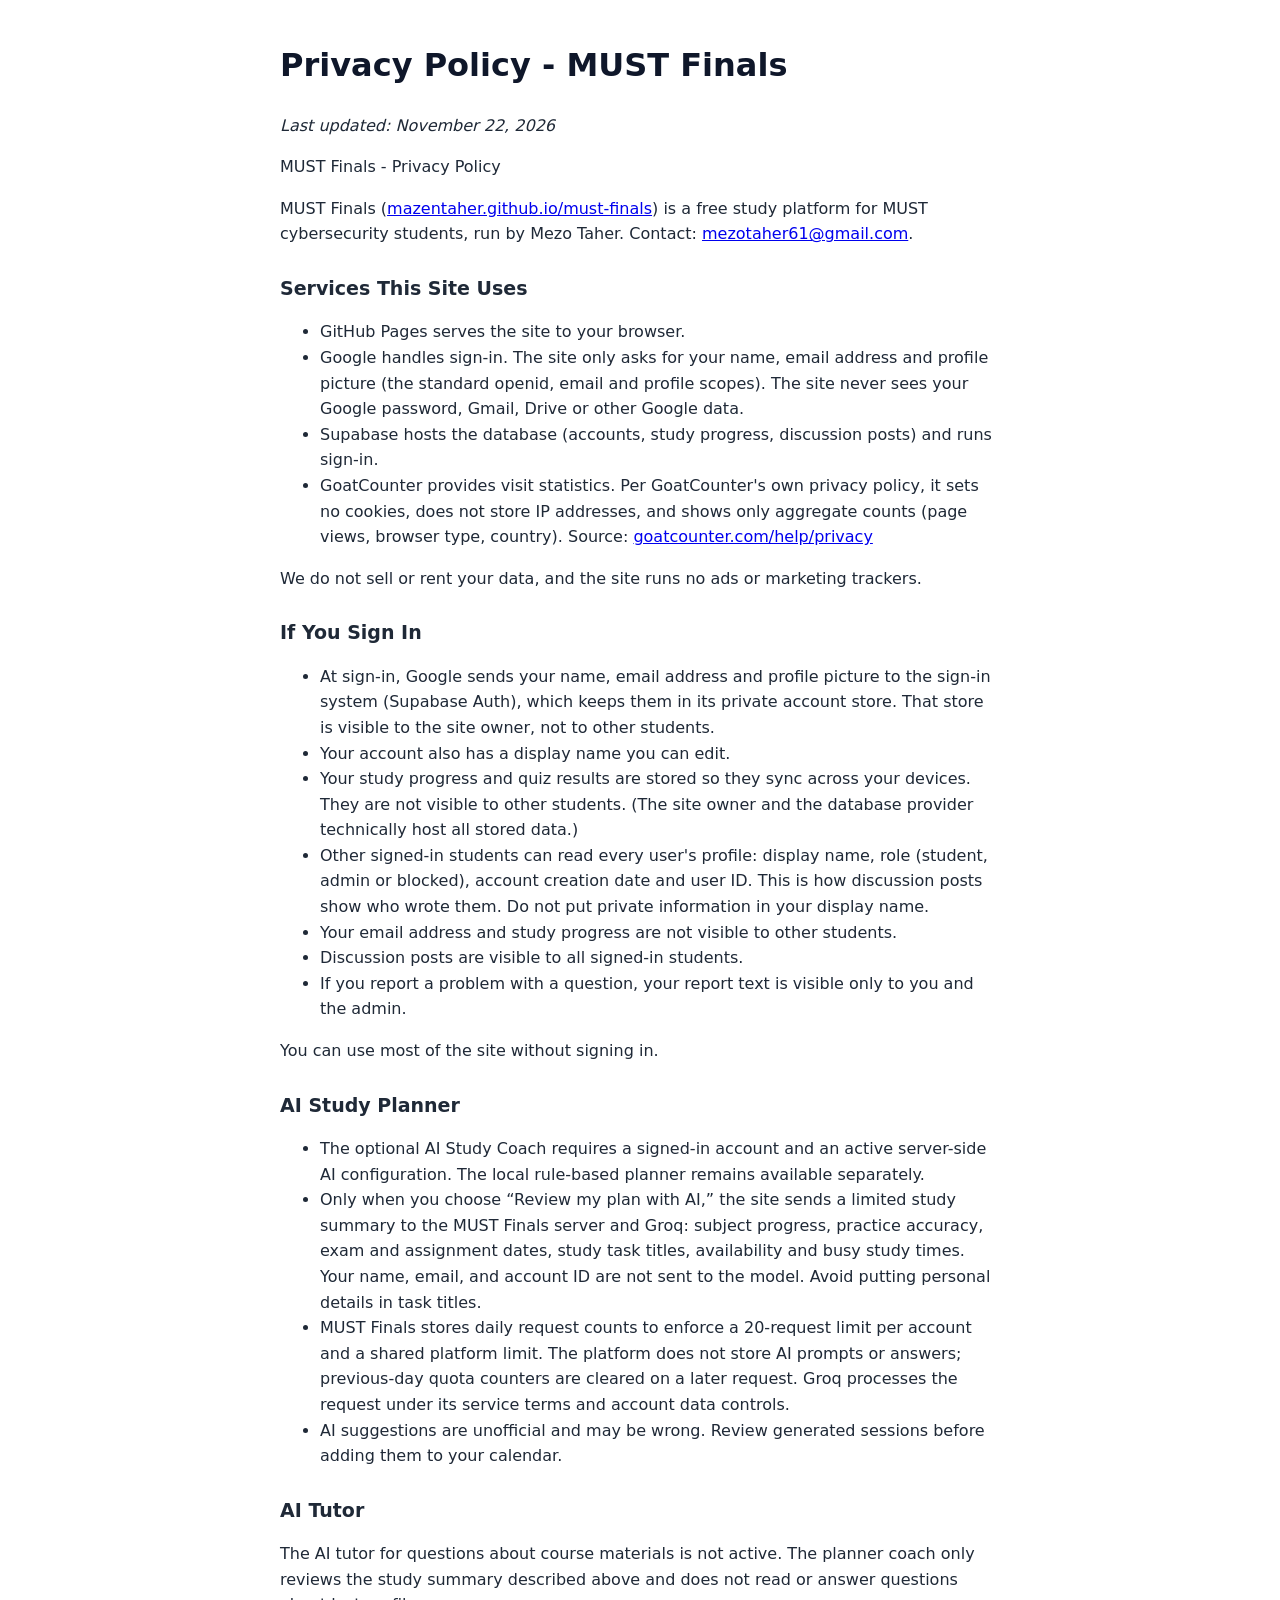
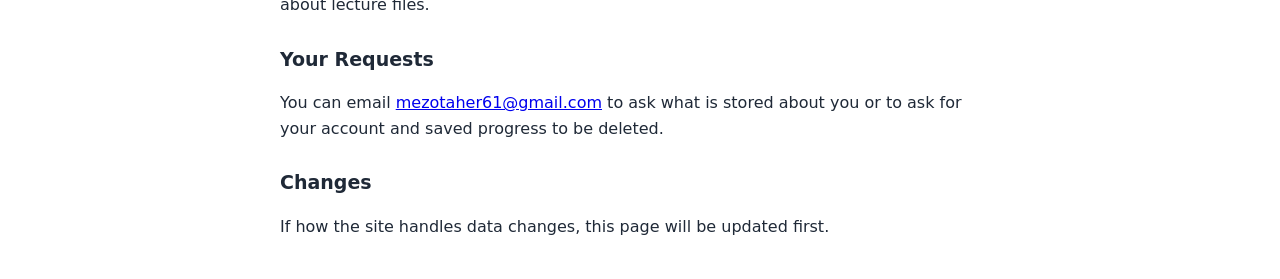
==== privacy.html @ 7dc91119 "Connect AI study coach for signed-in students" ====
<!DOCTYPE html>
<html lang="en">
<head>
<meta charset="UTF-8">
<meta name="viewport" content="width=device-width, initial-scale=1.0">
<title>Privacy Policy - MUST Finals</title>
<style>body{font-family:system-ui,sans-serif;max-width:720px;margin:40px auto;padding:0 16px;line-height:1.6;color:#1f2937}h1{color:#0f172a}h2{font-size:19px;margin-top:26px}</style>
</head>
<body>
<h1>Privacy Policy - MUST Finals</h1>
<p><em>Last updated: November 22, 2026</em></p>
<p>MUST Finals - Privacy Policy</p>
<p>MUST Finals (<a href="https://mazentaher.github.io/must-finals/">mazentaher.github.io/must-finals</a>) is a free study platform for MUST cybersecurity students, run by Mezo Taher. Contact: <a href="mailto:mezotaher61@gmail.com">mezotaher61@gmail.com</a>.</p>
<h2>Services This Site Uses</h2>
<ul>
<li>GitHub Pages serves the site to your browser.</li>
<li>Google handles sign-in. The site only asks for your name, email address and profile picture (the standard openid, email and profile scopes). The site never sees your Google password, Gmail, Drive or other Google data.</li>
<li>Supabase hosts the database (accounts, study progress, discussion posts) and runs sign-in.</li>
<li>GoatCounter provides visit statistics. Per GoatCounter's own privacy policy, it sets no cookies, does not store IP addresses, and shows only aggregate counts (page views, browser type, country). Source: <a href="https://www.goatcounter.com/help/privacy">goatcounter.com/help/privacy</a></li>
</ul>
<p>We do not sell or rent your data, and the site runs no ads or marketing trackers.</p>
<h2>If You Sign In</h2>
<ul>
<li>At sign-in, Google sends your name, email address and profile picture to the sign-in system (Supabase Auth), which keeps them in its private account store. That store is visible to the site owner, not to other students.</li>
<li>Your account also has a display name you can edit.</li>
<li>Your study progress and quiz results are stored so they sync across your devices. They are not visible to other students. (The site owner and the database provider technically host all stored data.)</li>
<li>Other signed-in students can read every user's profile: display name, role (student, admin or blocked), account creation date and user ID. This is how discussion posts show who wrote them. Do not put private information in your display name.</li>
<li>Your email address and study progress are not visible to other students.</li>
<li>Discussion posts are visible to all signed-in students.</li>
<li>If you report a problem with a question, your report text is visible only to you and the admin.</li>
</ul>
<p>You can use most of the site without signing in.</p>
<h2>AI Study Planner</h2>
<ul>
<li>The optional AI Study Coach requires a signed-in account and an active server-side AI configuration. The local rule-based planner remains available separately.</li>
<li>Only when you choose “Review my plan with AI,” the site sends a limited study summary to the MUST Finals server and Groq: subject progress, practice accuracy, exam and assignment dates, study task titles, availability and busy study times. Your name, email, and account ID are not sent to the model. Avoid putting personal details in task titles.</li>
<li>MUST Finals stores daily request counts to enforce a 20-request limit per account and a shared platform limit. The platform does not store AI prompts or answers; previous-day quota counters are cleared on a later request. Groq processes the request under its service terms and account data controls.</li>
<li>AI suggestions are unofficial and may be wrong. Review generated sessions before adding them to your calendar.</li>
</ul>
<h2>AI Tutor</h2>
<p>The AI tutor for questions about course materials is not active. The planner coach only reviews the study summary described above and does not read or answer questions about lecture files.</p>
<h2>Your Requests</h2>
<p>You can email <a href="mailto:mezotaher61@gmail.com">mezotaher61@gmail.com</a> to ask what is stored about you or to ask for your account and saved progress to be deleted.</p>
<h2>Changes</h2>
<p>If how the site handles data changes, this page will be updated first.</p>
</body>
</html>
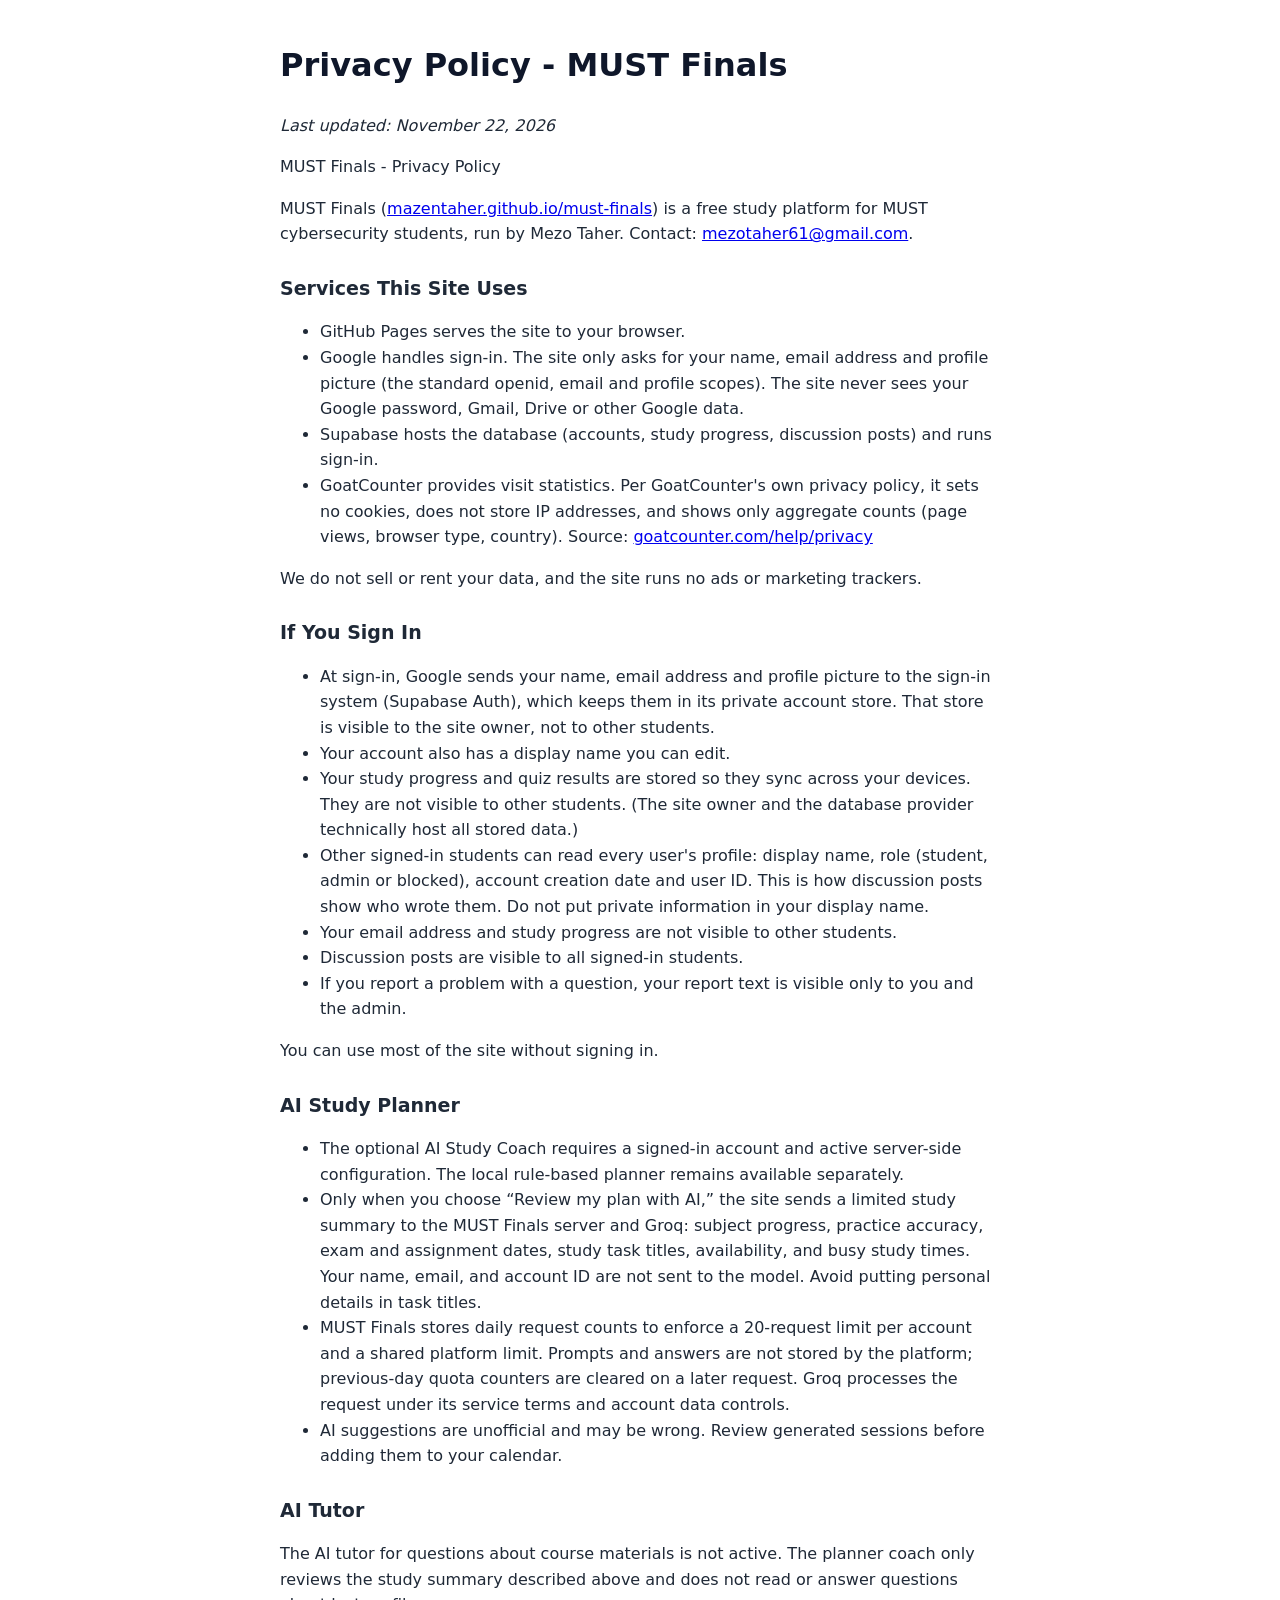
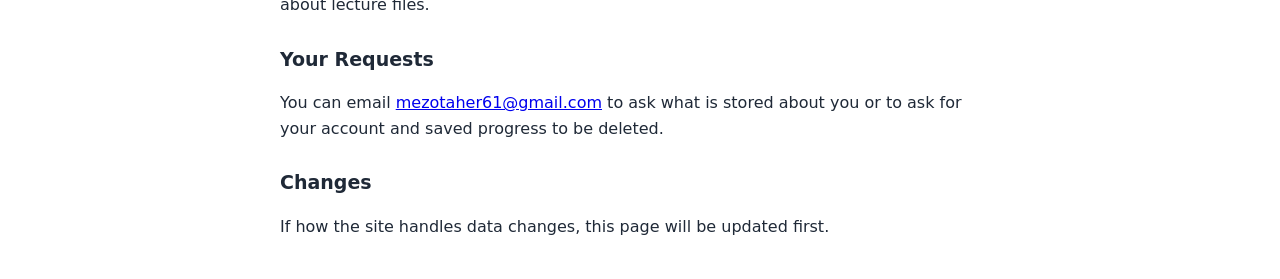
==== commit 06fe7117: "Rebase AI study planner on latest main" ====
--- a/privacy.html
+++ b/privacy.html
@@ -32,9 +32,9 @@
 <p>You can use most of the site without signing in.</p>
 <h2>AI Study Planner</h2>
 <ul>
-<li>The optional AI Study Coach requires a signed-in account and an active server-side AI configuration. The local rule-based planner remains available separately.</li>
-<li>Only when you choose “Review my plan with AI,” the site sends a limited study summary to the MUST Finals server and Groq: subject progress, practice accuracy, exam and assignment dates, study task titles, availability and busy study times. Your name, email, and account ID are not sent to the model. Avoid putting personal details in task titles.</li>
-<li>MUST Finals stores daily request counts to enforce a 20-request limit per account and a shared platform limit. The platform does not store AI prompts or answers; previous-day quota counters are cleared on a later request. Groq processes the request under its service terms and account data controls.</li>
+<li>The optional AI Study Coach requires a signed-in account and active server-side configuration. The local rule-based planner remains available separately.</li>
+<li>Only when you choose “Review my plan with AI,” the site sends a limited study summary to the MUST Finals server and Groq: subject progress, practice accuracy, exam and assignment dates, study task titles, availability, and busy study times. Your name, email, and account ID are not sent to the model. Avoid putting personal details in task titles.</li>
+<li>MUST Finals stores daily request counts to enforce a 20-request limit per account and a shared platform limit. Prompts and answers are not stored by the platform; previous-day quota counters are cleared on a later request. Groq processes the request under its service terms and account data controls.</li>
 <li>AI suggestions are unofficial and may be wrong. Review generated sessions before adding them to your calendar.</li>
 </ul>
 <h2>AI Tutor</h2>
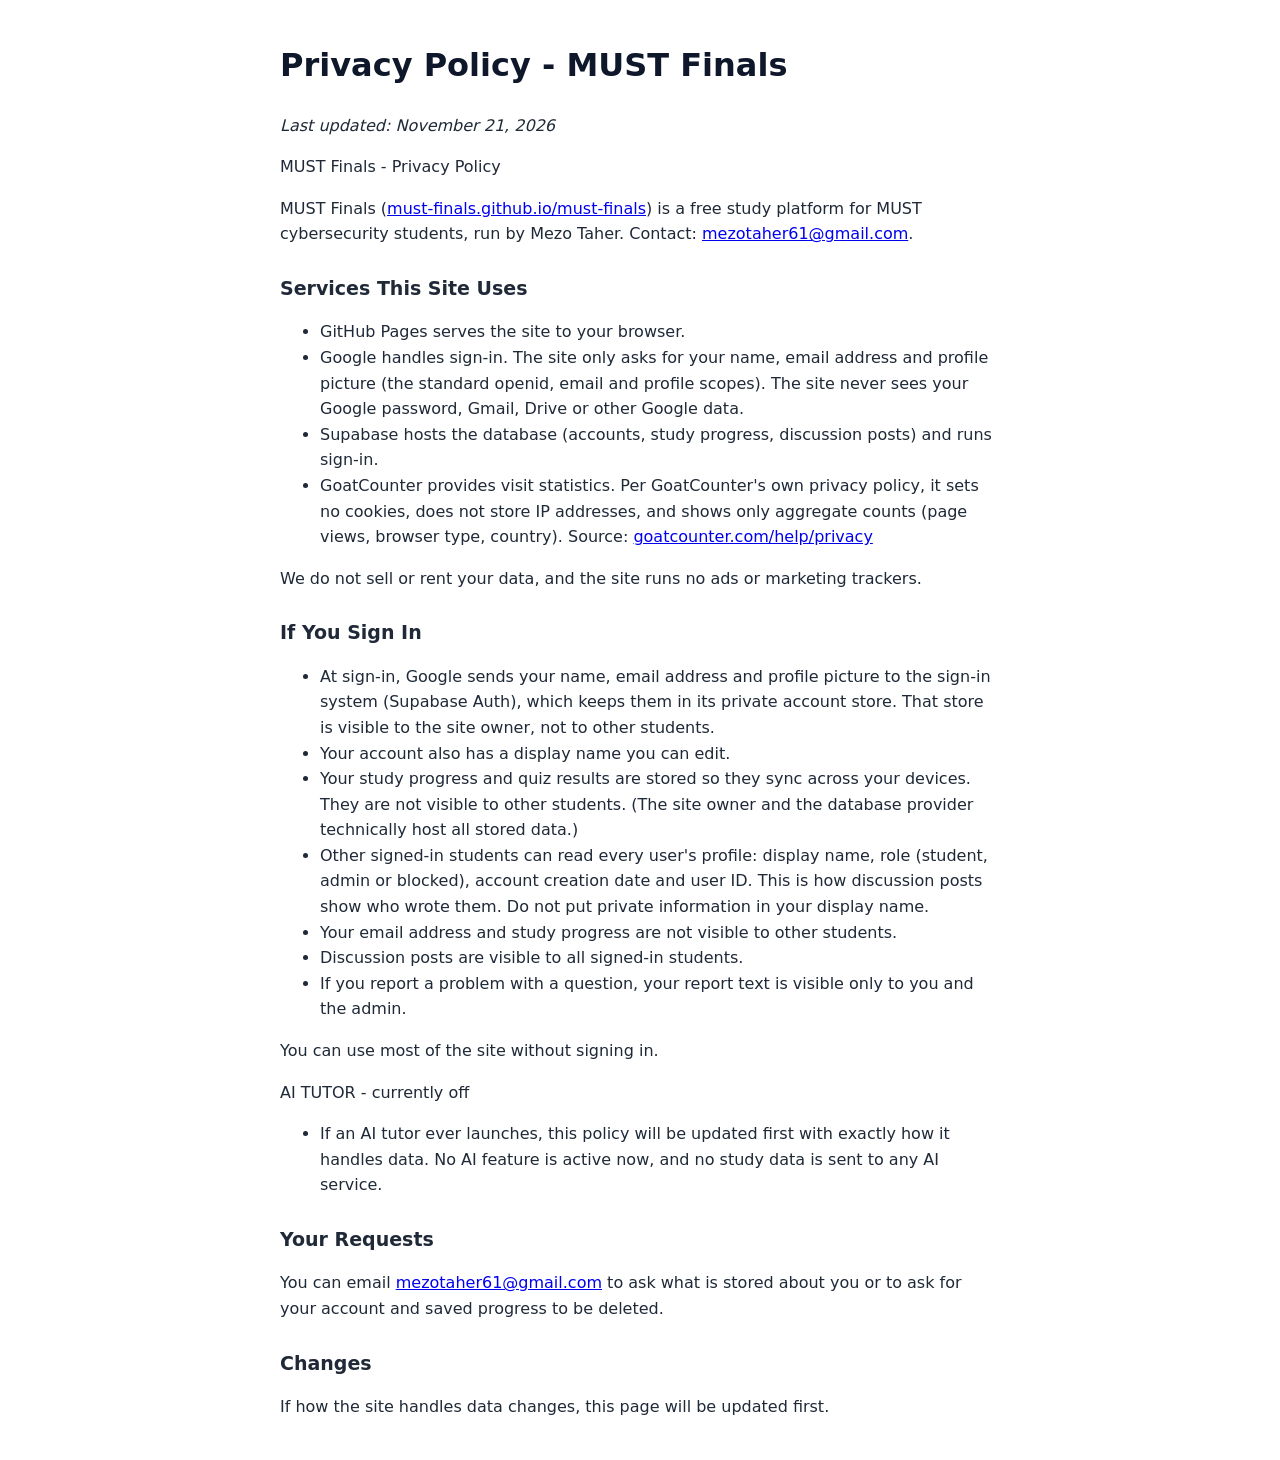
==== commit ce62092d: "Update published site link after repository transfer" ====
--- a/privacy.html
+++ b/privacy.html
@@ -8,9 +8,9 @@
 </head>
 <body>
 <h1>Privacy Policy - MUST Finals</h1>
-<p><em>Last updated: November 22, 2026</em></p>
+<p><em>Last updated: November 21, 2026</em></p>
 <p>MUST Finals - Privacy Policy</p>
-<p>MUST Finals (<a href="https://mazentaher.github.io/must-finals/">mazentaher.github.io/must-finals</a>) is a free study platform for MUST cybersecurity students, run by Mezo Taher. Contact: <a href="mailto:mezotaher61@gmail.com">mezotaher61@gmail.com</a>.</p>
+<p>MUST Finals (<a href="https://must-finals.github.io/must-finals/">must-finals.github.io/must-finals</a>) is a free study platform for MUST cybersecurity students, run by Mezo Taher. Contact: <a href="mailto:mezotaher61@gmail.com">mezotaher61@gmail.com</a>.</p>
 <h2>Services This Site Uses</h2>
 <ul>
 <li>GitHub Pages serves the site to your browser.</li>
@@ -30,18 +30,13 @@
 <li>If you report a problem with a question, your report text is visible only to you and the admin.</li>
 </ul>
 <p>You can use most of the site without signing in.</p>
-<h2>AI Study Planner</h2>
+<p>AI TUTOR - currently off</p>
 <ul>
-<li>The optional AI Study Coach requires a signed-in account and active server-side configuration. The local rule-based planner remains available separately.</li>
-<li>Only when you choose “Review my plan with AI,” the site sends a limited study summary to the MUST Finals server and Groq: subject progress, practice accuracy, exam and assignment dates, study task titles, availability, and busy study times. Your name, email, and account ID are not sent to the model. Avoid putting personal details in task titles.</li>
-<li>MUST Finals stores daily request counts to enforce a 20-request limit per account and a shared platform limit. Prompts and answers are not stored by the platform; previous-day quota counters are cleared on a later request. Groq processes the request under its service terms and account data controls.</li>
-<li>AI suggestions are unofficial and may be wrong. Review generated sessions before adding them to your calendar.</li>
+<li>If an AI tutor ever launches, this policy will be updated first with exactly how it handles data. No AI feature is active now, and no study data is sent to any AI service.</li>
 </ul>
-<h2>AI Tutor</h2>
-<p>The AI tutor for questions about course materials is not active. The planner coach only reviews the study summary described above and does not read or answer questions about lecture files.</p>
 <h2>Your Requests</h2>
 <p>You can email <a href="mailto:mezotaher61@gmail.com">mezotaher61@gmail.com</a> to ask what is stored about you or to ask for your account and saved progress to be deleted.</p>
 <h2>Changes</h2>
 <p>If how the site handles data changes, this page will be updated first.</p>
 </body>
-</html>+</html>
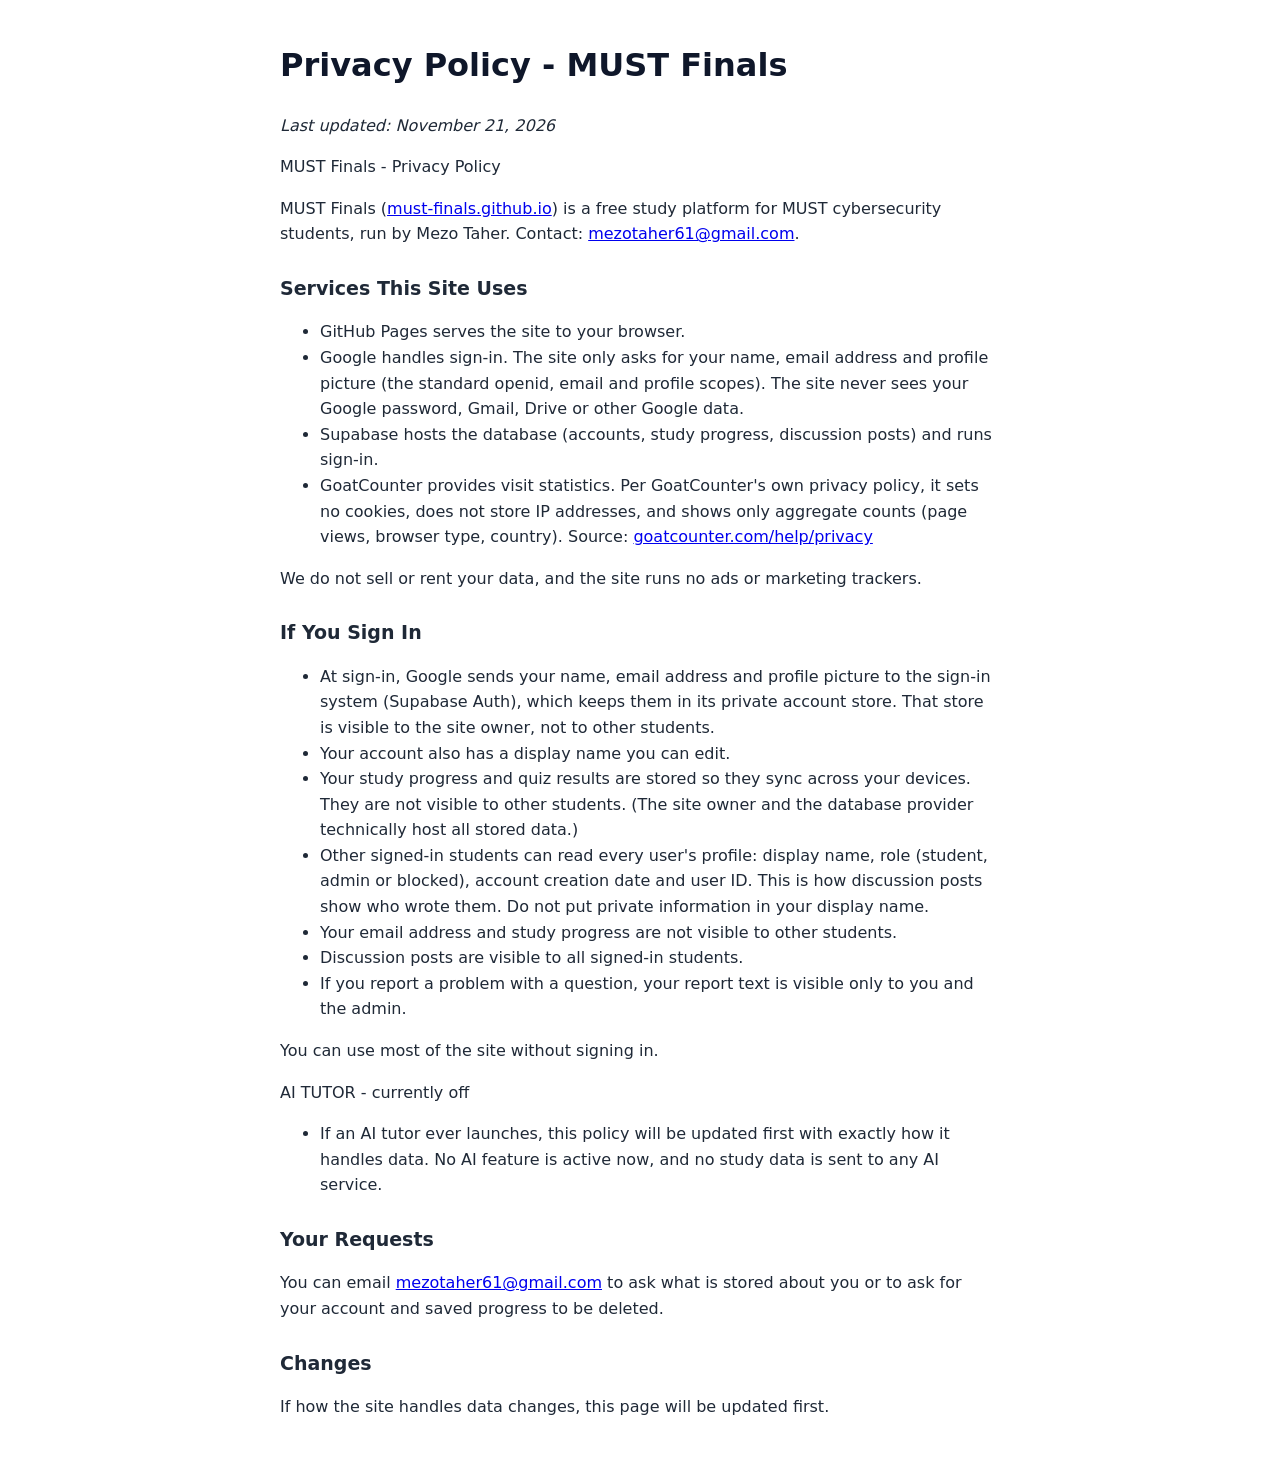
==== commit e51e89a0: "Update site link to organization root" ====
--- a/privacy.html
+++ b/privacy.html
@@ -10,7 +10,7 @@
 <h1>Privacy Policy - MUST Finals</h1>
 <p><em>Last updated: November 21, 2026</em></p>
 <p>MUST Finals - Privacy Policy</p>
-<p>MUST Finals (<a href="https://must-finals.github.io/must-finals/">must-finals.github.io/must-finals</a>) is a free study platform for MUST cybersecurity students, run by Mezo Taher. Contact: <a href="mailto:mezotaher61@gmail.com">mezotaher61@gmail.com</a>.</p>
+<p>MUST Finals (<a href="https://must-finals.github.io/">must-finals.github.io</a>) is a free study platform for MUST cybersecurity students, run by Mezo Taher. Contact: <a href="mailto:mezotaher61@gmail.com">mezotaher61@gmail.com</a>.</p>
 <h2>Services This Site Uses</h2>
 <ul>
 <li>GitHub Pages serves the site to your browser.</li>
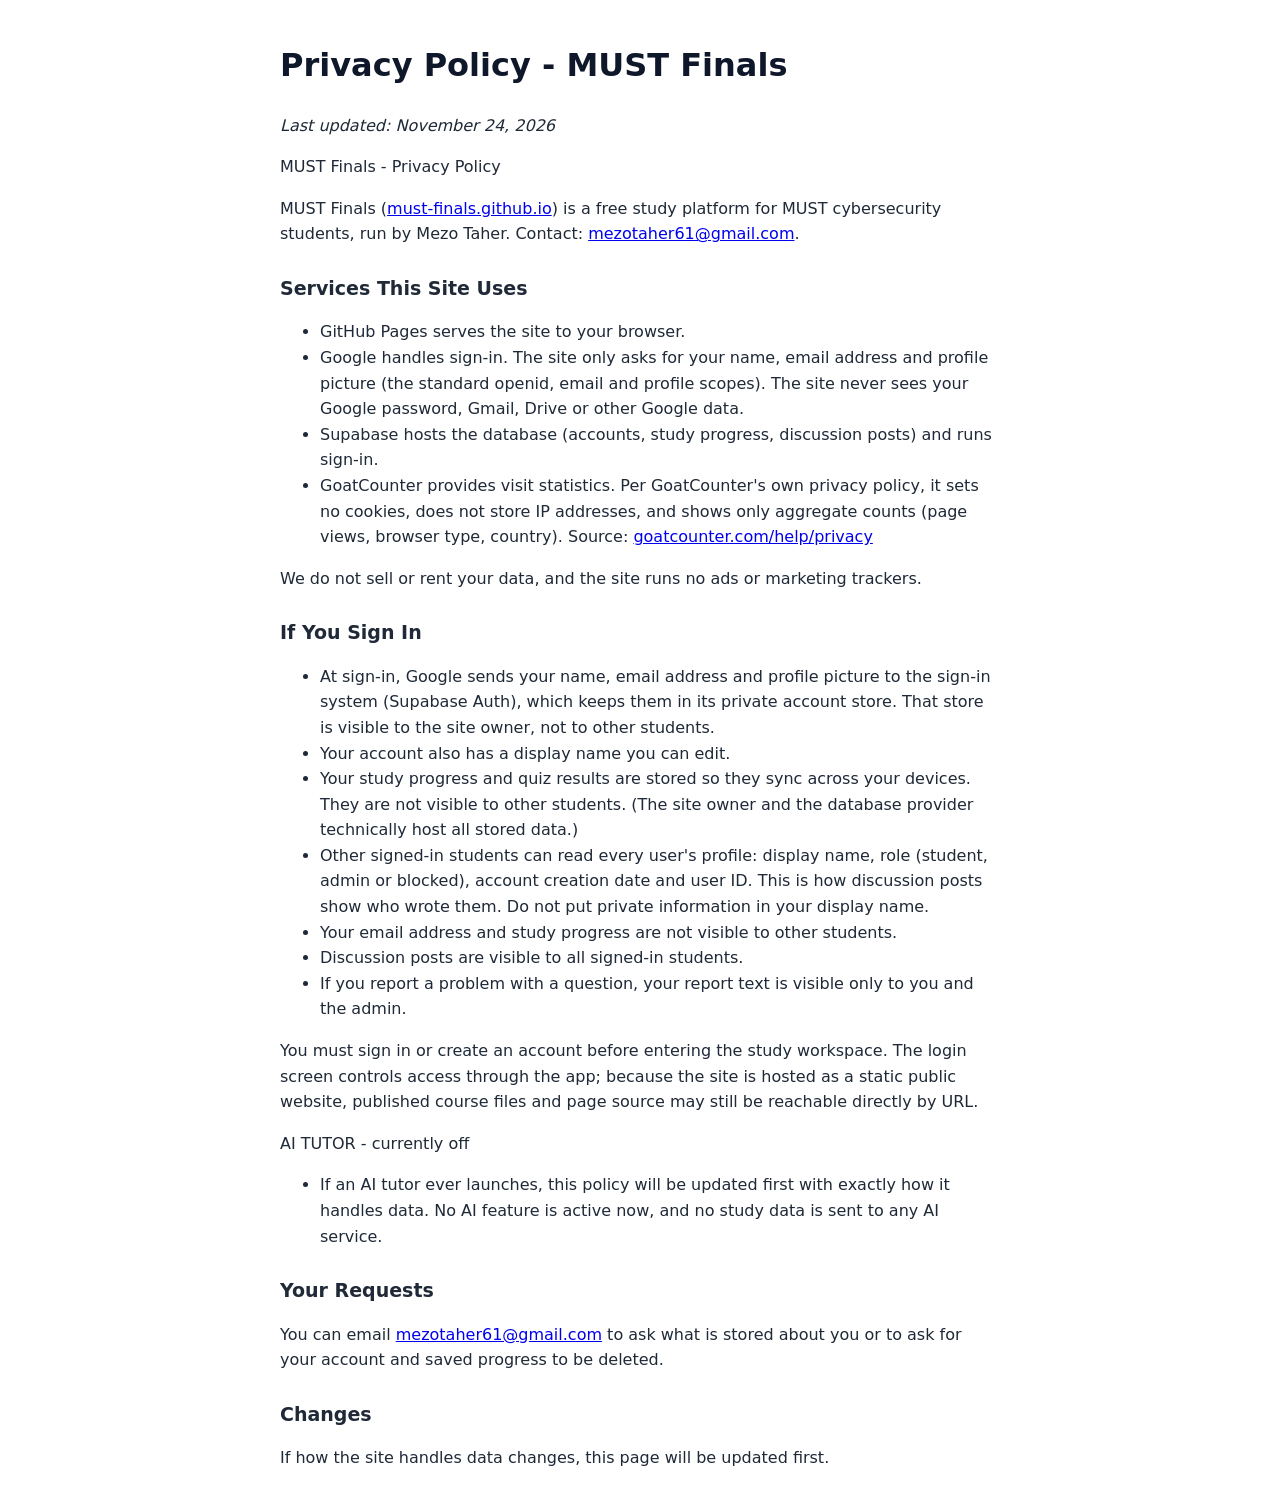
==== commit 991a1688: "Add login-first public entry page" ====
--- a/privacy.html
+++ b/privacy.html
@@ -1,42 +1,42 @@
-<!DOCTYPE html>
-<html lang="en">
-<head>
-<meta charset="UTF-8">
-<meta name="viewport" content="width=device-width, initial-scale=1.0">
-<title>Privacy Policy - MUST Finals</title>
-<style>body{font-family:system-ui,sans-serif;max-width:720px;margin:40px auto;padding:0 16px;line-height:1.6;color:#1f2937}h1{color:#0f172a}h2{font-size:19px;margin-top:26px}</style>
-</head>
-<body>
-<h1>Privacy Policy - MUST Finals</h1>
-<p><em>Last updated: November 21, 2026</em></p>
-<p>MUST Finals - Privacy Policy</p>
-<p>MUST Finals (<a href="https://must-finals.github.io/">must-finals.github.io</a>) is a free study platform for MUST cybersecurity students, run by Mezo Taher. Contact: <a href="mailto:mezotaher61@gmail.com">mezotaher61@gmail.com</a>.</p>
-<h2>Services This Site Uses</h2>
-<ul>
-<li>GitHub Pages serves the site to your browser.</li>
-<li>Google handles sign-in. The site only asks for your name, email address and profile picture (the standard openid, email and profile scopes). The site never sees your Google password, Gmail, Drive or other Google data.</li>
-<li>Supabase hosts the database (accounts, study progress, discussion posts) and runs sign-in.</li>
-<li>GoatCounter provides visit statistics. Per GoatCounter's own privacy policy, it sets no cookies, does not store IP addresses, and shows only aggregate counts (page views, browser type, country). Source: <a href="https://www.goatcounter.com/help/privacy">goatcounter.com/help/privacy</a></li>
-</ul>
-<p>We do not sell or rent your data, and the site runs no ads or marketing trackers.</p>
-<h2>If You Sign In</h2>
-<ul>
-<li>At sign-in, Google sends your name, email address and profile picture to the sign-in system (Supabase Auth), which keeps them in its private account store. That store is visible to the site owner, not to other students.</li>
-<li>Your account also has a display name you can edit.</li>
-<li>Your study progress and quiz results are stored so they sync across your devices. They are not visible to other students. (The site owner and the database provider technically host all stored data.)</li>
-<li>Other signed-in students can read every user's profile: display name, role (student, admin or blocked), account creation date and user ID. This is how discussion posts show who wrote them. Do not put private information in your display name.</li>
-<li>Your email address and study progress are not visible to other students.</li>
-<li>Discussion posts are visible to all signed-in students.</li>
-<li>If you report a problem with a question, your report text is visible only to you and the admin.</li>
-</ul>
-<p>You can use most of the site without signing in.</p>
-<p>AI TUTOR - currently off</p>
-<ul>
-<li>If an AI tutor ever launches, this policy will be updated first with exactly how it handles data. No AI feature is active now, and no study data is sent to any AI service.</li>
-</ul>
-<h2>Your Requests</h2>
-<p>You can email <a href="mailto:mezotaher61@gmail.com">mezotaher61@gmail.com</a> to ask what is stored about you or to ask for your account and saved progress to be deleted.</p>
-<h2>Changes</h2>
-<p>If how the site handles data changes, this page will be updated first.</p>
-</body>
-</html>
+<!DOCTYPE html>
+<html lang="en">
+<head>
+<meta charset="UTF-8">
+<meta name="viewport" content="width=device-width, initial-scale=1.0">
+<title>Privacy Policy - MUST Finals</title>
+<style>body{font-family:system-ui,sans-serif;max-width:720px;margin:40px auto;padding:0 16px;line-height:1.6;color:#1f2937}h1{color:#0f172a}h2{font-size:19px;margin-top:26px}</style>
+</head>
+<body>
+<h1>Privacy Policy - MUST Finals</h1>
+<p><em>Last updated: November 24, 2026</em></p>
+<p>MUST Finals - Privacy Policy</p>
+<p>MUST Finals (<a href="https://must-finals.github.io/">must-finals.github.io</a>) is a free study platform for MUST cybersecurity students, run by Mezo Taher. Contact: <a href="mailto:mezotaher61@gmail.com">mezotaher61@gmail.com</a>.</p>
+<h2>Services This Site Uses</h2>
+<ul>
+<li>GitHub Pages serves the site to your browser.</li>
+<li>Google handles sign-in. The site only asks for your name, email address and profile picture (the standard openid, email and profile scopes). The site never sees your Google password, Gmail, Drive or other Google data.</li>
+<li>Supabase hosts the database (accounts, study progress, discussion posts) and runs sign-in.</li>
+<li>GoatCounter provides visit statistics. Per GoatCounter's own privacy policy, it sets no cookies, does not store IP addresses, and shows only aggregate counts (page views, browser type, country). Source: <a href="https://www.goatcounter.com/help/privacy">goatcounter.com/help/privacy</a></li>
+</ul>
+<p>We do not sell or rent your data, and the site runs no ads or marketing trackers.</p>
+<h2>If You Sign In</h2>
+<ul>
+<li>At sign-in, Google sends your name, email address and profile picture to the sign-in system (Supabase Auth), which keeps them in its private account store. That store is visible to the site owner, not to other students.</li>
+<li>Your account also has a display name you can edit.</li>
+<li>Your study progress and quiz results are stored so they sync across your devices. They are not visible to other students. (The site owner and the database provider technically host all stored data.)</li>
+<li>Other signed-in students can read every user's profile: display name, role (student, admin or blocked), account creation date and user ID. This is how discussion posts show who wrote them. Do not put private information in your display name.</li>
+<li>Your email address and study progress are not visible to other students.</li>
+<li>Discussion posts are visible to all signed-in students.</li>
+<li>If you report a problem with a question, your report text is visible only to you and the admin.</li>
+</ul>
+<p>You must sign in or create an account before entering the study workspace. The login screen controls access through the app; because the site is hosted as a static public website, published course files and page source may still be reachable directly by URL.</p>
+<p>AI TUTOR - currently off</p>
+<ul>
+<li>If an AI tutor ever launches, this policy will be updated first with exactly how it handles data. No AI feature is active now, and no study data is sent to any AI service.</li>
+</ul>
+<h2>Your Requests</h2>
+<p>You can email <a href="mailto:mezotaher61@gmail.com">mezotaher61@gmail.com</a> to ask what is stored about you or to ask for your account and saved progress to be deleted.</p>
+<h2>Changes</h2>
+<p>If how the site handles data changes, this page will be updated first.</p>
+</body>
+</html>
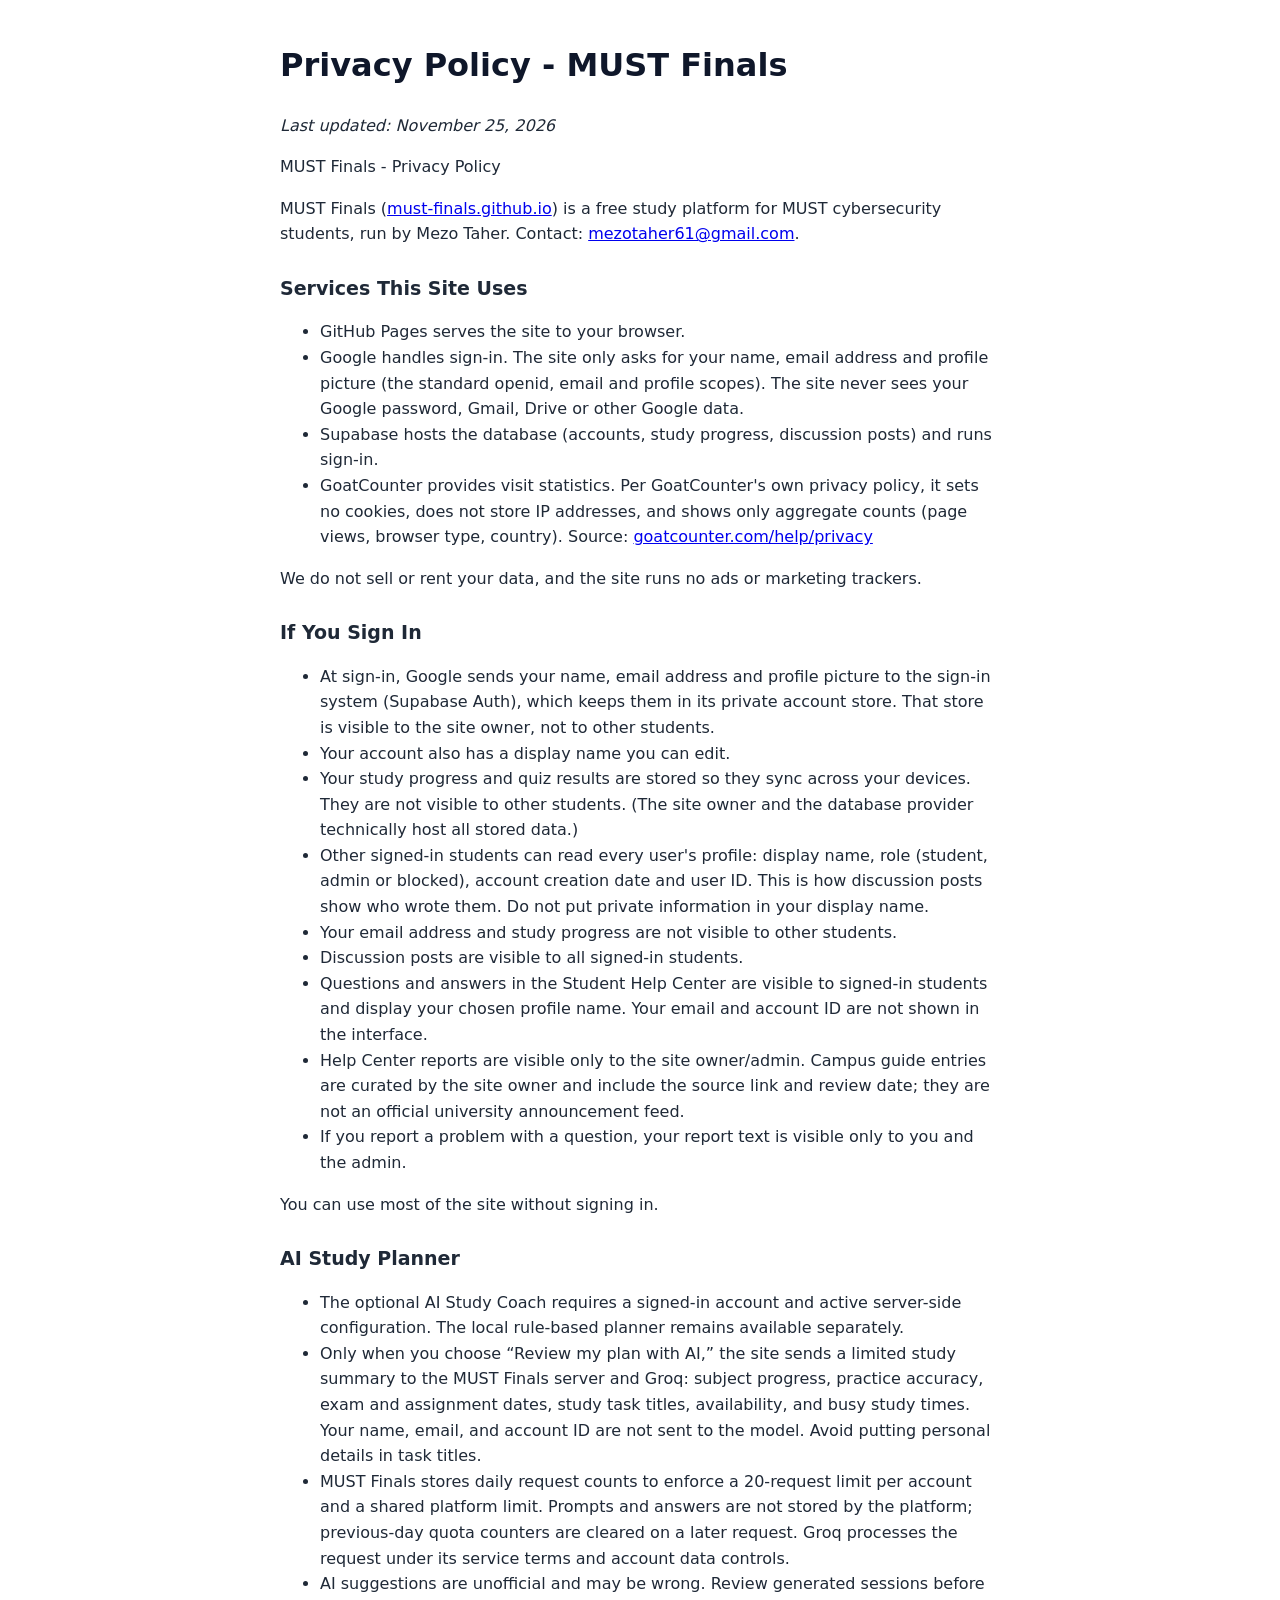
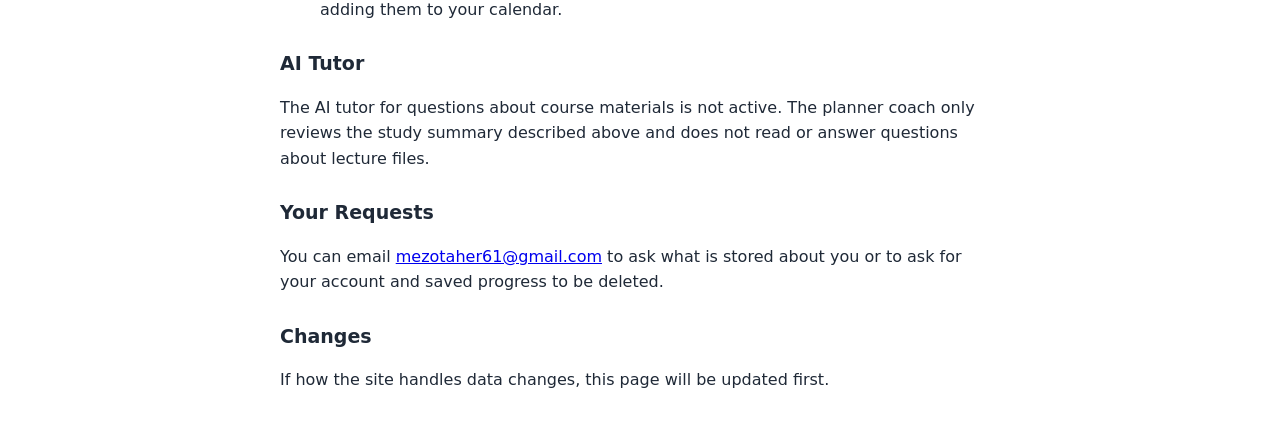
==== commit fed78492: "Add student help center and course Q&A" ====
--- a/privacy.html
+++ b/privacy.html
@@ -1,42 +1,49 @@
-<!DOCTYPE html>
-<html lang="en">
-<head>
-<meta charset="UTF-8">
-<meta name="viewport" content="width=device-width, initial-scale=1.0">
-<title>Privacy Policy - MUST Finals</title>
-<style>body{font-family:system-ui,sans-serif;max-width:720px;margin:40px auto;padding:0 16px;line-height:1.6;color:#1f2937}h1{color:#0f172a}h2{font-size:19px;margin-top:26px}</style>
-</head>
-<body>
-<h1>Privacy Policy - MUST Finals</h1>
-<p><em>Last updated: November 24, 2026</em></p>
-<p>MUST Finals - Privacy Policy</p>
-<p>MUST Finals (<a href="https://must-finals.github.io/">must-finals.github.io</a>) is a free study platform for MUST cybersecurity students, run by Mezo Taher. Contact: <a href="mailto:mezotaher61@gmail.com">mezotaher61@gmail.com</a>.</p>
-<h2>Services This Site Uses</h2>
-<ul>
-<li>GitHub Pages serves the site to your browser.</li>
-<li>Google handles sign-in. The site only asks for your name, email address and profile picture (the standard openid, email and profile scopes). The site never sees your Google password, Gmail, Drive or other Google data.</li>
-<li>Supabase hosts the database (accounts, study progress, discussion posts) and runs sign-in.</li>
-<li>GoatCounter provides visit statistics. Per GoatCounter's own privacy policy, it sets no cookies, does not store IP addresses, and shows only aggregate counts (page views, browser type, country). Source: <a href="https://www.goatcounter.com/help/privacy">goatcounter.com/help/privacy</a></li>
-</ul>
-<p>We do not sell or rent your data, and the site runs no ads or marketing trackers.</p>
-<h2>If You Sign In</h2>
-<ul>
-<li>At sign-in, Google sends your name, email address and profile picture to the sign-in system (Supabase Auth), which keeps them in its private account store. That store is visible to the site owner, not to other students.</li>
-<li>Your account also has a display name you can edit.</li>
-<li>Your study progress and quiz results are stored so they sync across your devices. They are not visible to other students. (The site owner and the database provider technically host all stored data.)</li>
-<li>Other signed-in students can read every user's profile: display name, role (student, admin or blocked), account creation date and user ID. This is how discussion posts show who wrote them. Do not put private information in your display name.</li>
-<li>Your email address and study progress are not visible to other students.</li>
-<li>Discussion posts are visible to all signed-in students.</li>
-<li>If you report a problem with a question, your report text is visible only to you and the admin.</li>
-</ul>
-<p>You must sign in or create an account before entering the study workspace. The login screen controls access through the app; because the site is hosted as a static public website, published course files and page source may still be reachable directly by URL.</p>
-<p>AI TUTOR - currently off</p>
-<ul>
-<li>If an AI tutor ever launches, this policy will be updated first with exactly how it handles data. No AI feature is active now, and no study data is sent to any AI service.</li>
-</ul>
-<h2>Your Requests</h2>
-<p>You can email <a href="mailto:mezotaher61@gmail.com">mezotaher61@gmail.com</a> to ask what is stored about you or to ask for your account and saved progress to be deleted.</p>
-<h2>Changes</h2>
-<p>If how the site handles data changes, this page will be updated first.</p>
-</body>
-</html>
+<!DOCTYPE html>
+<html lang="en">
+<head>
+<meta charset="UTF-8">
+<meta name="viewport" content="width=device-width, initial-scale=1.0">
+<title>Privacy Policy - MUST Finals</title>
+<style>body{font-family:system-ui,sans-serif;max-width:720px;margin:40px auto;padding:0 16px;line-height:1.6;color:#1f2937}h1{color:#0f172a}h2{font-size:19px;margin-top:26px}</style>
+</head>
+<body>
+<h1>Privacy Policy - MUST Finals</h1>
+<p><em>Last updated: November 25, 2026</em></p>
+<p>MUST Finals - Privacy Policy</p>
+<p>MUST Finals (<a href="https://must-finals.github.io/">must-finals.github.io</a>) is a free study platform for MUST cybersecurity students, run by Mezo Taher. Contact: <a href="mailto:mezotaher61@gmail.com">mezotaher61@gmail.com</a>.</p>
+<h2>Services This Site Uses</h2>
+<ul>
+<li>GitHub Pages serves the site to your browser.</li>
+<li>Google handles sign-in. The site only asks for your name, email address and profile picture (the standard openid, email and profile scopes). The site never sees your Google password, Gmail, Drive or other Google data.</li>
+<li>Supabase hosts the database (accounts, study progress, discussion posts) and runs sign-in.</li>
+<li>GoatCounter provides visit statistics. Per GoatCounter's own privacy policy, it sets no cookies, does not store IP addresses, and shows only aggregate counts (page views, browser type, country). Source: <a href="https://www.goatcounter.com/help/privacy">goatcounter.com/help/privacy</a></li>
+</ul>
+<p>We do not sell or rent your data, and the site runs no ads or marketing trackers.</p>
+<h2>If You Sign In</h2>
+<ul>
+<li>At sign-in, Google sends your name, email address and profile picture to the sign-in system (Supabase Auth), which keeps them in its private account store. That store is visible to the site owner, not to other students.</li>
+<li>Your account also has a display name you can edit.</li>
+<li>Your study progress and quiz results are stored so they sync across your devices. They are not visible to other students. (The site owner and the database provider technically host all stored data.)</li>
+<li>Other signed-in students can read every user's profile: display name, role (student, admin or blocked), account creation date and user ID. This is how discussion posts show who wrote them. Do not put private information in your display name.</li>
+<li>Your email address and study progress are not visible to other students.</li>
+<li>Discussion posts are visible to all signed-in students.</li>
+<li>Questions and answers in the Student Help Center are visible to signed-in students and display your chosen profile name. Your email and account ID are not shown in the interface.</li>
+<li>Help Center reports are visible only to the site owner/admin. Campus guide entries are curated by the site owner and include the source link and review date; they are not an official university announcement feed.</li>
+<li>If you report a problem with a question, your report text is visible only to you and the admin.</li>
+</ul>
+<p>You can use most of the site without signing in.</p>
+<h2>AI Study Planner</h2>
+<ul>
+<li>The optional AI Study Coach requires a signed-in account and active server-side configuration. The local rule-based planner remains available separately.</li>
+<li>Only when you choose “Review my plan with AI,” the site sends a limited study summary to the MUST Finals server and Groq: subject progress, practice accuracy, exam and assignment dates, study task titles, availability, and busy study times. Your name, email, and account ID are not sent to the model. Avoid putting personal details in task titles.</li>
+<li>MUST Finals stores daily request counts to enforce a 20-request limit per account and a shared platform limit. Prompts and answers are not stored by the platform; previous-day quota counters are cleared on a later request. Groq processes the request under its service terms and account data controls.</li>
+<li>AI suggestions are unofficial and may be wrong. Review generated sessions before adding them to your calendar.</li>
+</ul>
+<h2>AI Tutor</h2>
+<p>The AI tutor for questions about course materials is not active. The planner coach only reviews the study summary described above and does not read or answer questions about lecture files.</p>
+<h2>Your Requests</h2>
+<p>You can email <a href="mailto:mezotaher61@gmail.com">mezotaher61@gmail.com</a> to ask what is stored about you or to ask for your account and saved progress to be deleted.</p>
+<h2>Changes</h2>
+<p>If how the site handles data changes, this page will be updated first.</p>
+</body>
+</html>
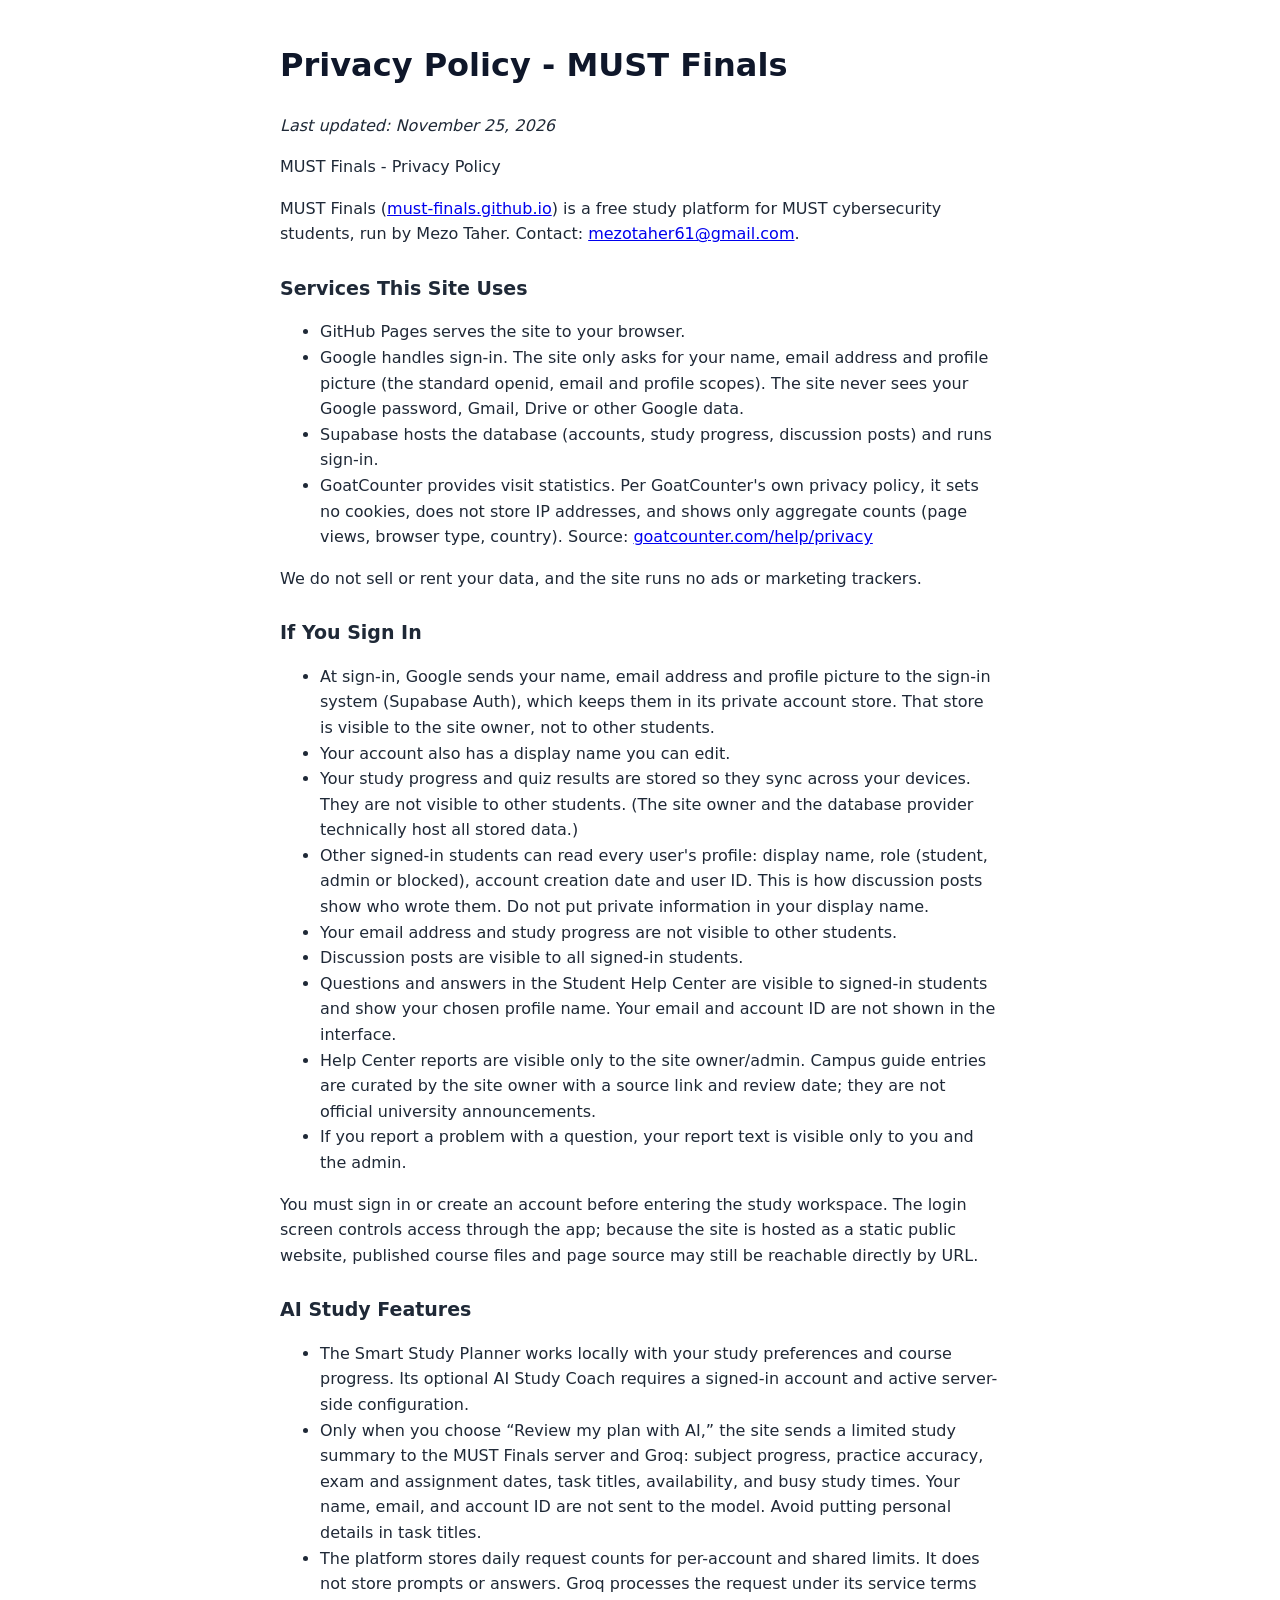
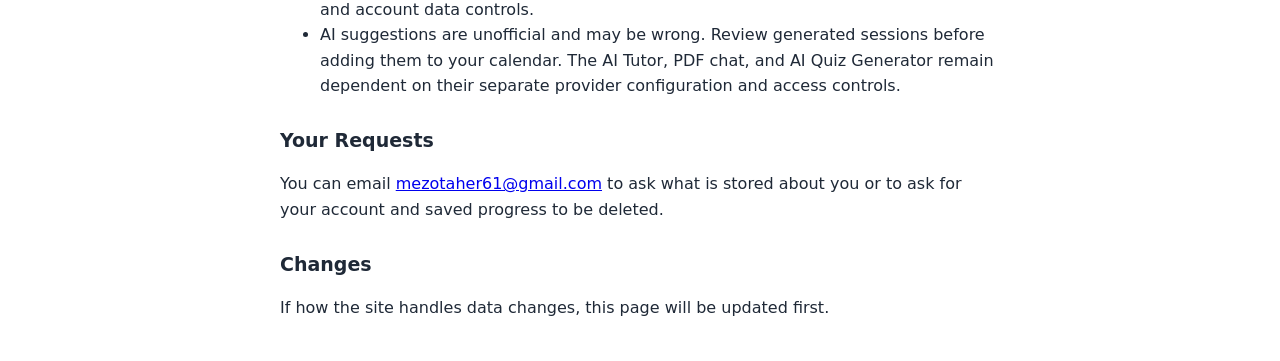
==== commit 7a613a70: "Merge remote-tracking branch 'origin/feature/login-page-publish' into HEAD # Conflicts: #	docs/ARCHI" ====
--- a/privacy.html
+++ b/privacy.html
@@ -1,49 +1,47 @@
-<!DOCTYPE html>
-<html lang="en">
-<head>
-<meta charset="UTF-8">
-<meta name="viewport" content="width=device-width, initial-scale=1.0">
-<title>Privacy Policy - MUST Finals</title>
-<style>body{font-family:system-ui,sans-serif;max-width:720px;margin:40px auto;padding:0 16px;line-height:1.6;color:#1f2937}h1{color:#0f172a}h2{font-size:19px;margin-top:26px}</style>
-</head>
-<body>
-<h1>Privacy Policy - MUST Finals</h1>
-<p><em>Last updated: November 25, 2026</em></p>
-<p>MUST Finals - Privacy Policy</p>
-<p>MUST Finals (<a href="https://must-finals.github.io/">must-finals.github.io</a>) is a free study platform for MUST cybersecurity students, run by Mezo Taher. Contact: <a href="mailto:mezotaher61@gmail.com">mezotaher61@gmail.com</a>.</p>
-<h2>Services This Site Uses</h2>
-<ul>
-<li>GitHub Pages serves the site to your browser.</li>
-<li>Google handles sign-in. The site only asks for your name, email address and profile picture (the standard openid, email and profile scopes). The site never sees your Google password, Gmail, Drive or other Google data.</li>
-<li>Supabase hosts the database (accounts, study progress, discussion posts) and runs sign-in.</li>
-<li>GoatCounter provides visit statistics. Per GoatCounter's own privacy policy, it sets no cookies, does not store IP addresses, and shows only aggregate counts (page views, browser type, country). Source: <a href="https://www.goatcounter.com/help/privacy">goatcounter.com/help/privacy</a></li>
-</ul>
-<p>We do not sell or rent your data, and the site runs no ads or marketing trackers.</p>
-<h2>If You Sign In</h2>
-<ul>
-<li>At sign-in, Google sends your name, email address and profile picture to the sign-in system (Supabase Auth), which keeps them in its private account store. That store is visible to the site owner, not to other students.</li>
-<li>Your account also has a display name you can edit.</li>
-<li>Your study progress and quiz results are stored so they sync across your devices. They are not visible to other students. (The site owner and the database provider technically host all stored data.)</li>
-<li>Other signed-in students can read every user's profile: display name, role (student, admin or blocked), account creation date and user ID. This is how discussion posts show who wrote them. Do not put private information in your display name.</li>
-<li>Your email address and study progress are not visible to other students.</li>
-<li>Discussion posts are visible to all signed-in students.</li>
-<li>Questions and answers in the Student Help Center are visible to signed-in students and display your chosen profile name. Your email and account ID are not shown in the interface.</li>
-<li>Help Center reports are visible only to the site owner/admin. Campus guide entries are curated by the site owner and include the source link and review date; they are not an official university announcement feed.</li>
-<li>If you report a problem with a question, your report text is visible only to you and the admin.</li>
-</ul>
-<p>You can use most of the site without signing in.</p>
-<h2>AI Study Planner</h2>
-<ul>
-<li>The optional AI Study Coach requires a signed-in account and active server-side configuration. The local rule-based planner remains available separately.</li>
-<li>Only when you choose “Review my plan with AI,” the site sends a limited study summary to the MUST Finals server and Groq: subject progress, practice accuracy, exam and assignment dates, study task titles, availability, and busy study times. Your name, email, and account ID are not sent to the model. Avoid putting personal details in task titles.</li>
-<li>MUST Finals stores daily request counts to enforce a 20-request limit per account and a shared platform limit. Prompts and answers are not stored by the platform; previous-day quota counters are cleared on a later request. Groq processes the request under its service terms and account data controls.</li>
-<li>AI suggestions are unofficial and may be wrong. Review generated sessions before adding them to your calendar.</li>
-</ul>
-<h2>AI Tutor</h2>
-<p>The AI tutor for questions about course materials is not active. The planner coach only reviews the study summary described above and does not read or answer questions about lecture files.</p>
-<h2>Your Requests</h2>
-<p>You can email <a href="mailto:mezotaher61@gmail.com">mezotaher61@gmail.com</a> to ask what is stored about you or to ask for your account and saved progress to be deleted.</p>
-<h2>Changes</h2>
-<p>If how the site handles data changes, this page will be updated first.</p>
-</body>
-</html>
+<!DOCTYPE html>
+<html lang="en">
+<head>
+<meta charset="UTF-8">
+<meta name="viewport" content="width=device-width, initial-scale=1.0">
+<title>Privacy Policy - MUST Finals</title>
+<style>body{font-family:system-ui,sans-serif;max-width:720px;margin:40px auto;padding:0 16px;line-height:1.6;color:#1f2937}h1{color:#0f172a}h2{font-size:19px;margin-top:26px}</style>
+</head>
+<body>
+<h1>Privacy Policy - MUST Finals</h1>
+<p><em>Last updated: November 25, 2026</em></p>
+<p>MUST Finals - Privacy Policy</p>
+<p>MUST Finals (<a href="https://must-finals.github.io/">must-finals.github.io</a>) is a free study platform for MUST cybersecurity students, run by Mezo Taher. Contact: <a href="mailto:mezotaher61@gmail.com">mezotaher61@gmail.com</a>.</p>
+<h2>Services This Site Uses</h2>
+<ul>
+<li>GitHub Pages serves the site to your browser.</li>
+<li>Google handles sign-in. The site only asks for your name, email address and profile picture (the standard openid, email and profile scopes). The site never sees your Google password, Gmail, Drive or other Google data.</li>
+<li>Supabase hosts the database (accounts, study progress, discussion posts) and runs sign-in.</li>
+<li>GoatCounter provides visit statistics. Per GoatCounter's own privacy policy, it sets no cookies, does not store IP addresses, and shows only aggregate counts (page views, browser type, country). Source: <a href="https://www.goatcounter.com/help/privacy">goatcounter.com/help/privacy</a></li>
+</ul>
+<p>We do not sell or rent your data, and the site runs no ads or marketing trackers.</p>
+<h2>If You Sign In</h2>
+<ul>
+<li>At sign-in, Google sends your name, email address and profile picture to the sign-in system (Supabase Auth), which keeps them in its private account store. That store is visible to the site owner, not to other students.</li>
+<li>Your account also has a display name you can edit.</li>
+<li>Your study progress and quiz results are stored so they sync across your devices. They are not visible to other students. (The site owner and the database provider technically host all stored data.)</li>
+<li>Other signed-in students can read every user's profile: display name, role (student, admin or blocked), account creation date and user ID. This is how discussion posts show who wrote them. Do not put private information in your display name.</li>
+<li>Your email address and study progress are not visible to other students.</li>
+<li>Discussion posts are visible to all signed-in students.</li>
+<li>Questions and answers in the Student Help Center are visible to signed-in students and show your chosen profile name. Your email and account ID are not shown in the interface.</li>
+<li>Help Center reports are visible only to the site owner/admin. Campus guide entries are curated by the site owner with a source link and review date; they are not official university announcements.</li>
+<li>If you report a problem with a question, your report text is visible only to you and the admin.</li>
+</ul>
+<p>You must sign in or create an account before entering the study workspace. The login screen controls access through the app; because the site is hosted as a static public website, published course files and page source may still be reachable directly by URL.</p>
+<h2>AI Study Features</h2>
+<ul>
+<li>The Smart Study Planner works locally with your study preferences and course progress. Its optional AI Study Coach requires a signed-in account and active server-side configuration.</li>
+<li>Only when you choose “Review my plan with AI,” the site sends a limited study summary to the MUST Finals server and Groq: subject progress, practice accuracy, exam and assignment dates, task titles, availability, and busy study times. Your name, email, and account ID are not sent to the model. Avoid putting personal details in task titles.</li>
+<li>The platform stores daily request counts for per-account and shared limits. It does not store prompts or answers. Groq processes the request under its service terms and account data controls.</li>
+<li>AI suggestions are unofficial and may be wrong. Review generated sessions before adding them to your calendar. The AI Tutor, PDF chat, and AI Quiz Generator remain dependent on their separate provider configuration and access controls.</li>
+</ul>
+<h2>Your Requests</h2>
+<p>You can email <a href="mailto:mezotaher61@gmail.com">mezotaher61@gmail.com</a> to ask what is stored about you or to ask for your account and saved progress to be deleted.</p>
+<h2>Changes</h2>
+<p>If how the site handles data changes, this page will be updated first.</p>
+</body>
+</html>
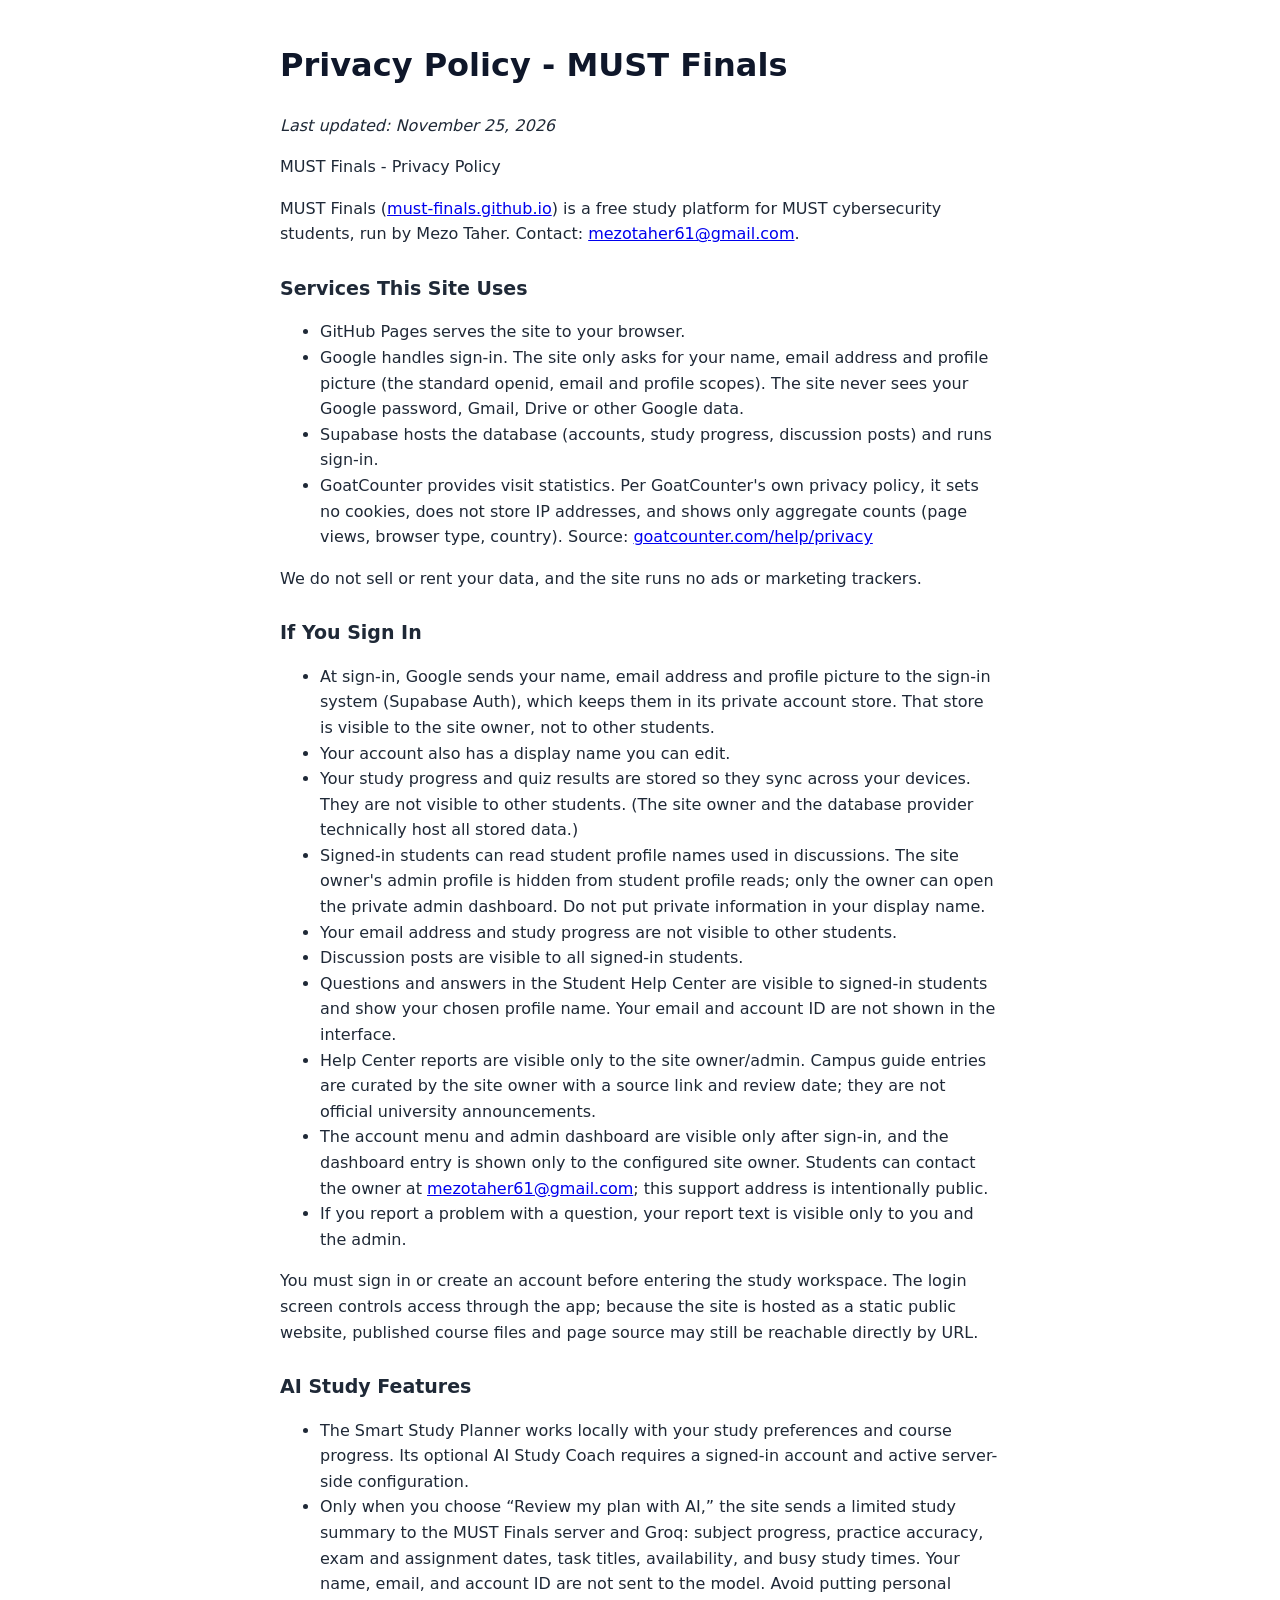
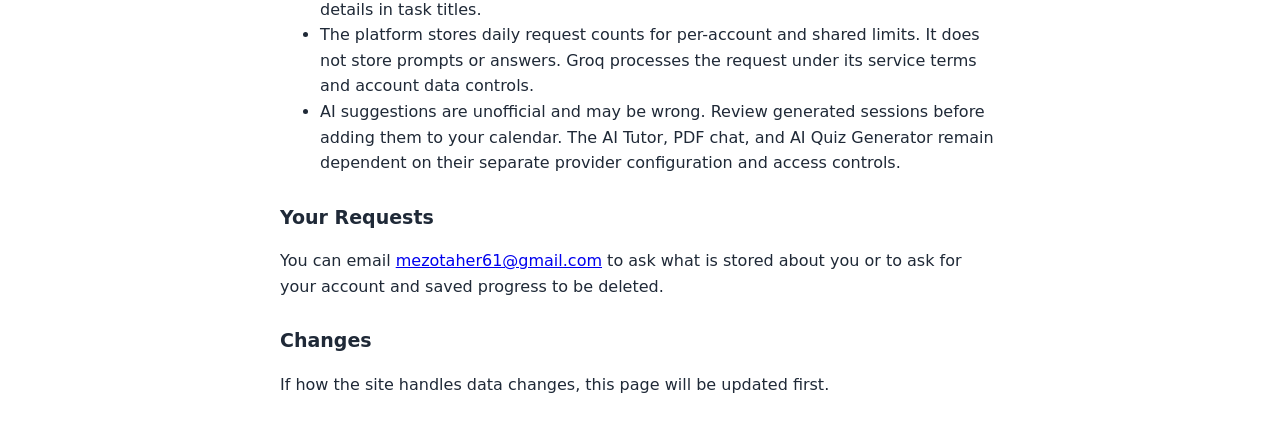
==== commit 68a61ad9: "Add private account menu and admin console" ====
--- a/privacy.html
+++ b/privacy.html
@@ -24,11 +24,12 @@
 <li>At sign-in, Google sends your name, email address and profile picture to the sign-in system (Supabase Auth), which keeps them in its private account store. That store is visible to the site owner, not to other students.</li>
 <li>Your account also has a display name you can edit.</li>
 <li>Your study progress and quiz results are stored so they sync across your devices. They are not visible to other students. (The site owner and the database provider technically host all stored data.)</li>
-<li>Other signed-in students can read every user's profile: display name, role (student, admin or blocked), account creation date and user ID. This is how discussion posts show who wrote them. Do not put private information in your display name.</li>
+<li>Signed-in students can read student profile names used in discussions. The site owner's admin profile is hidden from student profile reads; only the owner can open the private admin dashboard. Do not put private information in your display name.</li>
 <li>Your email address and study progress are not visible to other students.</li>
 <li>Discussion posts are visible to all signed-in students.</li>
 <li>Questions and answers in the Student Help Center are visible to signed-in students and show your chosen profile name. Your email and account ID are not shown in the interface.</li>
 <li>Help Center reports are visible only to the site owner/admin. Campus guide entries are curated by the site owner with a source link and review date; they are not official university announcements.</li>
+<li>The account menu and admin dashboard are visible only after sign-in, and the dashboard entry is shown only to the configured site owner. Students can contact the owner at <a href="mailto:mezotaher61@gmail.com">mezotaher61@gmail.com</a>; this support address is intentionally public.</li>
 <li>If you report a problem with a question, your report text is visible only to you and the admin.</li>
 </ul>
 <p>You must sign in or create an account before entering the study workspace. The login screen controls access through the app; because the site is hosted as a static public website, published course files and page source may still be reachable directly by URL.</p>
